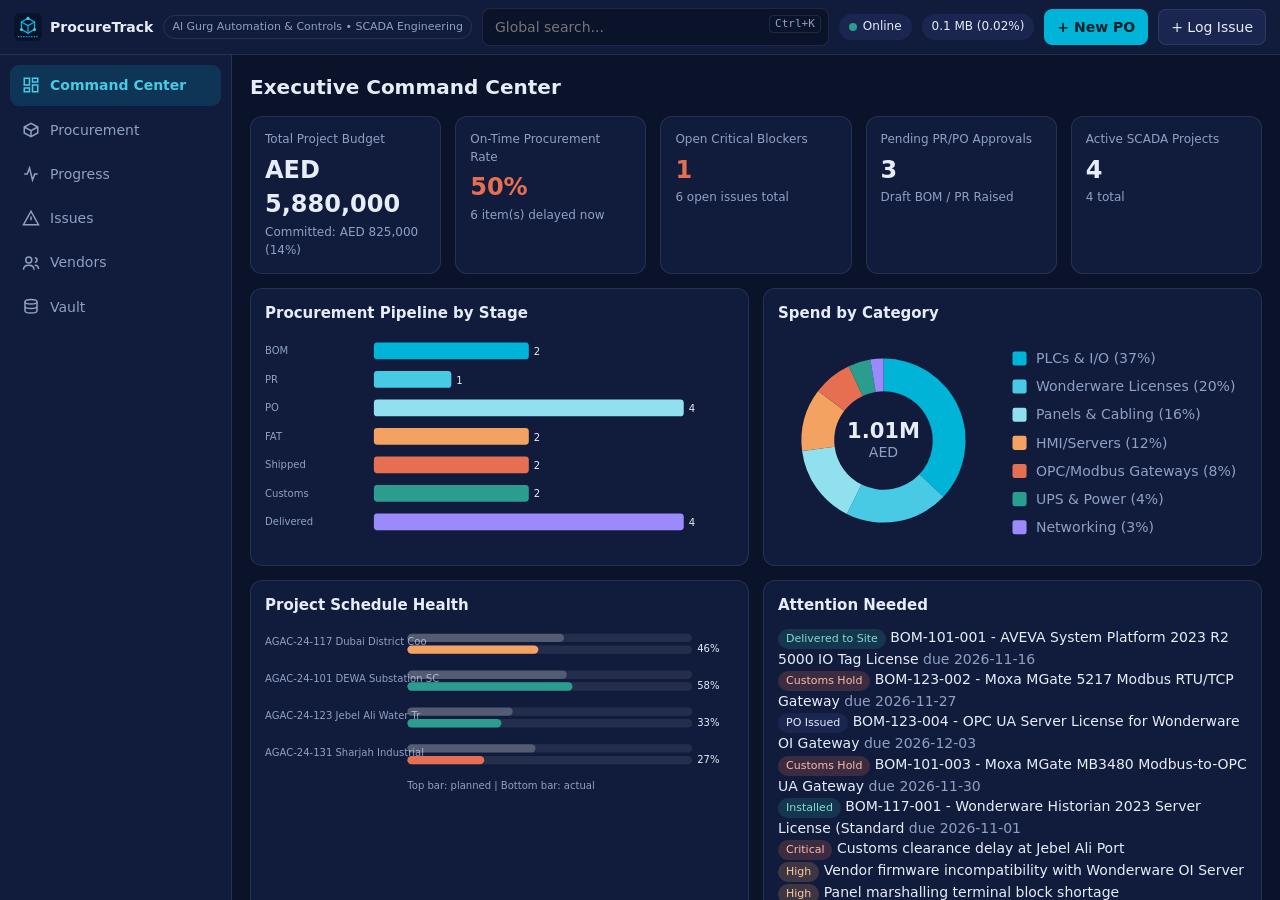
==== index.html @ 929bd9f8 "Add files via upload" ====
<!doctype html>
<html lang="en">
<head>
<meta charset="utf-8">
<meta name="viewport" content="width=device-width,initial-scale=1,viewport-fit=cover">
<title>ProcureTrack Dashboard</title>
<meta name="description" content="Offline-first procurement, project progress and issue tracking hub for SCADA engineering.">
<meta name="theme-color" content="#00B4D8">
<meta name="color-scheme" content="dark">
<meta name="mobile-web-app-capable" content="yes">
<meta name="apple-mobile-web-app-capable" content="yes">
<meta name="apple-mobile-web-app-status-bar-style" content="black-translucent">
<meta name="apple-mobile-web-app-title" content="ProcureTrack">
<link rel="manifest" href="manifest.webmanifest">
<link rel="icon" href="favicon.ico" sizes="any">
<link rel="icon" type="image/svg+xml" href="favicon.svg">
<link rel="icon" type="image/png" sizes="32x32" href="icons/favicon-32x32.png">
<link rel="icon" type="image/png" sizes="16x16" href="icons/favicon-16x16.png">
<link rel="apple-touch-icon" href="apple-touch-icon.png">
<link rel="stylesheet" href="css/styles.css">
</head>
<body>
<header class="topbar" role="banner">
  <div class="brand"><img src="assets/logo.svg" alt="" width="28" height="28"><span>ProcureTrack</span></div>
  <span class="badge company">Al Gurg Automation &amp; Controls &bull; SCADA Engineering</span>
  <div class="search"><input id="gsearch" type="search" placeholder="Global search..." aria-label="Global search" autocomplete="off"><kbd>Ctrl+K</kbd><div id="gresults" class="results hidden"></div></div>
  <span class="pill" id="net-pill" title="Connectivity"><span class="dot"></span><span id="net-label">Online</span></span>
  <span class="pill" id="quota-pill" title="Storage used">...</span>
  <button class="btn hidden" id="install-btn">Install App</button>
  <button class="btn primary" id="q-po">+ New PO</button>
  <button class="btn" id="q-issue">+ Log Issue</button>
</header>
<div class="layout">
  <nav class="sidebar" aria-label="Main navigation">
    <button class="nav active" data-view="dashboard"><svg viewBox="0 0 24 24" fill="none" stroke="currentColor" stroke-width="2"><rect x="3" y="3" width="7" height="9"/><rect x="14" y="3" width="7" height="5"/><rect x="14" y="12" width="7" height="9"/><rect x="3" y="16" width="7" height="5"/></svg><span>Command Center</span></button>
    <button class="nav" data-view="procurement"><svg viewBox="0 0 24 24" fill="none" stroke="currentColor" stroke-width="2"><path d="M21 8l-9-5-9 5v8l9 5 9-5z"/><path d="M3 8l9 5 9-5M12 13v8"/></svg><span>Procurement</span></button>
    <button class="nav" data-view="progress"><svg viewBox="0 0 24 24" fill="none" stroke="currentColor" stroke-width="2"><path d="M3 12h4l3-8 4 16 3-8h4"/></svg><span>Progress</span></button>
    <button class="nav" data-view="issues"><svg viewBox="0 0 24 24" fill="none" stroke="currentColor" stroke-width="2"><path d="M12 3l10 18H2z"/><path d="M12 10v5M12 18v.01"/></svg><span>Issues</span></button>
    <button class="nav" data-view="vendors"><svg viewBox="0 0 24 24" fill="none" stroke="currentColor" stroke-width="2"><circle cx="9" cy="8" r="4"/><path d="M2 21c0-4 3-6 7-6s7 2 7 6M17 11a3 3 0 100-6M22 20c0-3-2-5-5-5"/></svg><span>Vendors</span></button>
    <button class="nav" data-view="vault"><svg viewBox="0 0 24 24" fill="none" stroke="currentColor" stroke-width="2"><ellipse cx="12" cy="5" rx="8" ry="3"/><path d="M4 5v6c0 1.7 3.6 3 8 3s8-1.3 8-3V5M4 11v6c0 1.7 3.6 3 8 3s8-1.3 8-3v-6"/></svg><span>Vault</span></button>
  </nav>
  <main id="view" tabindex="-1" aria-live="polite"><p class="muted">Loading local database...</p></main>
</div>
<div class="modal-bg" id="modal" role="dialog" aria-modal="true" aria-labelledby="modal-title">
  <form class="modal" id="modal-form"><h2 id="modal-title"></h2><div class="form" id="modal-body"></div>
    <div class="modal-actions"><button type="button" class="btn danger hidden" id="modal-del">Delete</button><span style="flex:1"></span><button type="button" class="btn" id="modal-cancel">Cancel</button><button type="submit" class="btn primary">Save</button></div></form>
</div>
<div class="banner" id="update-banner" role="alert"><span>A new version is available.</span><button class="btn sm" id="update-now">Update now</button></div>
<noscript><p style="padding:20px">ProcureTrack requires JavaScript.</p></noscript>
<script src="js/db.js"></script>
<script src="js/seed.js"></script>
<script src="js/charts.js"></script>
<script src="js/app.js"></script>
</body>
</html>
---- css/styles.css ----
:root{--navy:#0B132B;--navy2:#111C3D;--navy3:#1A2650;--cyan:#00B4D8;--cyan2:#48CAE4;--text:#E6ECF8;--muted:#8FA0C4;--ok:#2A9D8F;--warn:#F4A261;--bad:#E76F51;--line:rgba(255,255,255,.09);--r:12px;--sb:232px}
*{box-sizing:border-box}
html,body{margin:0;height:100%;background:var(--navy);color:var(--text);font:14px/1.45 system-ui,-apple-system,"Segoe UI",Roboto,sans-serif}
body{display:flex;flex-direction:column;min-height:100vh}
button,input,select,textarea{font:inherit;color:inherit}
a{color:var(--cyan2)}
.topbar{display:flex;align-items:center;gap:10px;padding:8px 14px;padding-top:max(8px,env(safe-area-inset-top));background:var(--navy2);border-bottom:1px solid var(--line);position:sticky;top:0;z-index:30;flex-wrap:wrap;app-region:drag}
.topbar>*{app-region:no-drag}
.brand{display:flex;align-items:center;gap:8px;font-weight:700}
.brand img{width:28px;height:28px}
.badge{font-size:11px;color:var(--muted);padding:3px 8px;border:1px solid var(--line);border-radius:99px;white-space:nowrap}
.search{flex:1;min-width:160px;max-width:420px;position:relative}
.search input{width:100%;padding:8px 54px 8px 12px;background:var(--navy);border:1px solid var(--line);border-radius:8px}
.search kbd{position:absolute;right:8px;top:7px;font-size:11px;color:var(--muted);border:1px solid var(--line);border-radius:4px;padding:0 5px}
.pill{display:inline-flex;align-items:center;gap:6px;font-size:12px;padding:4px 10px;border-radius:99px;background:var(--navy3)}
.dot{width:8px;height:8px;border-radius:50%;background:var(--ok)}
.offline .dot{background:var(--bad)}
.btn{background:var(--navy3);border:1px solid var(--line);padding:7px 12px;border-radius:8px;cursor:pointer;min-height:34px}
.btn:hover{border-color:var(--cyan)}
.btn.primary{background:var(--cyan);color:#04202a;border-color:var(--cyan);font-weight:600}
.btn.danger{background:rgba(231,111,81,.15);border-color:var(--bad);color:#ffb9a6}
.btn.sm{padding:3px 8px;min-height:26px;font-size:12px}
.layout{display:flex;flex:1;min-height:0}
.sidebar{width:var(--sb);background:var(--navy2);border-right:1px solid var(--line);padding:10px;display:flex;flex-direction:column;gap:4px;flex-shrink:0}
.nav{display:flex;align-items:center;gap:10px;padding:10px 12px;border-radius:9px;color:var(--muted);cursor:pointer;background:none;border:0;text-align:left;width:100%}
.nav:hover{background:var(--navy3);color:var(--text)}
.nav.active{background:rgba(0,180,216,.16);color:var(--cyan2);font-weight:600}
.nav svg{width:18px;height:18px;flex-shrink:0}
main{flex:1;padding:18px;overflow:auto;min-width:0}
h1{font-size:20px;margin:0 0 14px}h2{font-size:15px;margin:0 0 10px}
.grid{display:grid;gap:14px}
.kpis{grid-template-columns:repeat(auto-fit,minmax(180px,1fr))}
.cols2{grid-template-columns:repeat(auto-fit,minmax(340px,1fr))}
.card{background:var(--navy2);border:1px solid var(--line);border-radius:var(--r);padding:14px}
.kpi .v{font-size:24px;font-weight:700;margin-top:4px}
.kpi .l{font-size:12px;color:var(--muted)}
.kpi .s{font-size:12px;color:var(--muted);margin-top:2px}
.kpi.bad .v{color:var(--bad)}.kpi.ok .v{color:var(--ok)}
.toolbar{display:flex;flex-wrap:wrap;gap:8px;align-items:center;margin-bottom:12px}
.toolbar input,.toolbar select,.field input,.field select,.field textarea{background:var(--navy);border:1px solid var(--line);border-radius:8px;padding:7px 10px}
.tablewrap{overflow:auto;border:1px solid var(--line);border-radius:var(--r);background:var(--navy2)}
table{border-collapse:collapse;width:100%;min-width:760px}
th,td{padding:8px 10px;text-align:left;border-bottom:1px solid var(--line);white-space:nowrap;max-width:320px;overflow:hidden;text-overflow:ellipsis}
th{position:sticky;top:0;background:var(--navy3);font-size:12px;color:var(--muted);text-transform:uppercase;letter-spacing:.04em;cursor:pointer}
tr:hover td{background:rgba(255,255,255,.03)}
tr.delayed td:first-child{box-shadow:inset 3px 0 var(--bad)}
.tag{display:inline-block;font-size:11px;padding:2px 8px;border-radius:99px;background:var(--navy3)}
.tag.ok{background:rgba(42,157,143,.2);color:#7be0d3}.tag.warn{background:rgba(244,162,97,.2);color:#ffc999}.tag.bad{background:rgba(231,111,81,.2);color:#ffb9a6}.tag.info{background:rgba(0,180,216,.18);color:var(--cyan2)}
.pager{display:flex;gap:8px;align-items:center;justify-content:flex-end;padding:10px;color:var(--muted)}
.modal-bg{position:fixed;inset:0;background:rgba(0,0,0,.6);display:none;align-items:flex-start;justify-content:center;z-index:50;overflow:auto;padding:20px}
.modal-bg.open{display:flex}
.modal{background:var(--navy2);border:1px solid var(--line);border-radius:var(--r);width:min(760px,100%);padding:18px}
.form{display:grid;grid-template-columns:repeat(auto-fit,minmax(200px,1fr));gap:10px}
.field{display:flex;flex-direction:column;gap:4px;font-size:12px;color:var(--muted)}
.field.wide{grid-column:1/-1}
.modal-actions{display:flex;gap:8px;justify-content:flex-end;margin-top:14px}
.progress{height:8px;background:rgba(255,255,255,.1);border-radius:99px;overflow:hidden}
.progress>i{display:block;height:100%;background:var(--cyan)}
.ch-lab{fill:var(--muted);font-size:12px}.ch-val{fill:var(--text);font-size:12px}.ch-big{fill:var(--text);font-size:18px;font-weight:700}
.chart-tip{position:fixed;display:none;background:#000c;color:#fff;padding:4px 8px;border-radius:6px;font-size:12px;pointer-events:none;z-index:99}
.banner{position:fixed;bottom:76px;left:50%;transform:translateX(-50%);background:var(--cyan);color:#04202a;padding:10px 14px;border-radius:10px;display:none;gap:10px;align-items:center;z-index:70;box-shadow:0 6px 24px #0008}
.banner.show{display:flex}
.toast{position:fixed;bottom:20px;right:20px;background:var(--navy3);border:1px solid var(--cyan);padding:10px 14px;border-radius:10px;z-index:80}
.proj-card{display:flex;flex-direction:column;gap:8px}
.phase{display:grid;grid-template-columns:1.6fr 90px 1fr 120px 60px;gap:8px;align-items:center;padding:6px 0;border-bottom:1px solid var(--line)}
.muted{color:var(--muted)}
.hidden{display:none!important}
.results{position:absolute;left:0;right:0;top:100%;background:var(--navy2);border:1px solid var(--line);border-radius:8px;max-height:320px;overflow:auto;z-index:60}
.results div{padding:8px 10px;cursor:pointer}.results div:hover{background:var(--navy3)}
@media (max-width:820px){
 body{padding-bottom:62px}
 .sidebar{position:fixed;bottom:0;left:0;right:0;width:auto;flex-direction:row;justify-content:space-around;padding:4px 4px max(4px,env(safe-area-inset-bottom));z-index:40;border-right:0;border-top:1px solid var(--line)}
 .nav{flex-direction:column;gap:2px;padding:6px 2px;font-size:10px;justify-content:center;align-items:center;text-align:center;flex:1}
 .nav span{max-width:56px;overflow:hidden;text-overflow:ellipsis;white-space:nowrap}
 .badge.company{display:none}
 .phase{grid-template-columns:1fr 70px}
 .phase>*:nth-child(n+3){grid-column:span 2}
 .banner{bottom:90px}
 main{padding:12px}
}
@media (display-mode:window-controls-overlay){.topbar{padding-left:env(titlebar-area-x,14px);padding-right:14px;min-height:env(titlebar-area-height,40px)}}
@media print{.topbar,.sidebar,.btn{display:none}}
@media (prefers-reduced-motion:reduce){*{transition:none!important;animation:none!important}}
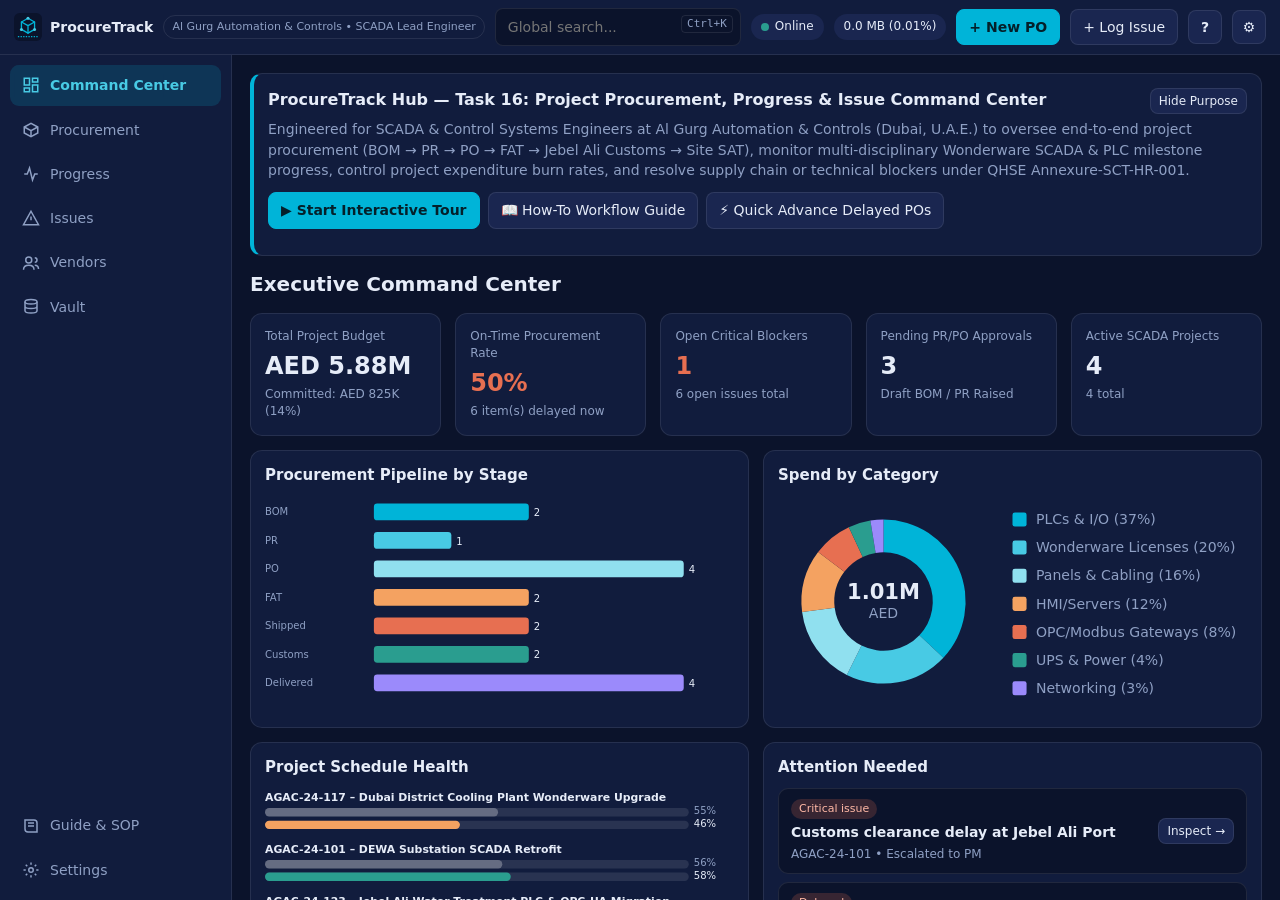
==== commit 7c29a55d: "Add files via upload" ====
--- a/index.html
+++ b/index.html
@@ -18,6 +18,7 @@
 <link rel="icon" type="image/png" sizes="16x16" href="icons/favicon-16x16.png">
 <link rel="apple-touch-icon" href="apple-touch-icon.png">
 <link rel="stylesheet" href="css/styles.css">
+<script>try{var t=localStorage.getItem("pt-theme");if(t)document.documentElement.setAttribute("data-theme",t)}catch(e){}</script>
 </head>
 <body>
 <header class="topbar" role="banner">
@@ -29,6 +30,8 @@
   <button class="btn hidden" id="install-btn">Install App</button>
   <button class="btn primary" id="q-po">+ New PO</button>
   <button class="btn" id="q-issue">+ Log Issue</button>
+  <button class="btn icon" id="help-btn" title="Help &amp; Guide (G)" aria-label="Help and guide">?</button>
+  <button class="btn icon" id="settings-btn" title="Quick settings" aria-label="Open settings drawer">&#9881;</button>
 </header>
 <div class="layout">
   <nav class="sidebar" aria-label="Main navigation">
@@ -38,18 +41,24 @@
     <button class="nav" data-view="issues"><svg viewBox="0 0 24 24" fill="none" stroke="currentColor" stroke-width="2"><path d="M12 3l10 18H2z"/><path d="M12 10v5M12 18v.01"/></svg><span>Issues</span></button>
     <button class="nav" data-view="vendors"><svg viewBox="0 0 24 24" fill="none" stroke="currentColor" stroke-width="2"><circle cx="9" cy="8" r="4"/><path d="M2 21c0-4 3-6 7-6s7 2 7 6M17 11a3 3 0 100-6M22 20c0-3-2-5-5-5"/></svg><span>Vendors</span></button>
     <button class="nav" data-view="vault"><svg viewBox="0 0 24 24" fill="none" stroke="currentColor" stroke-width="2"><ellipse cx="12" cy="5" rx="8" ry="3"/><path d="M4 5v6c0 1.7 3.6 3 8 3s8-1.3 8-3V5M4 11v6c0 1.7 3.6 3 8 3s8-1.3 8-3v-6"/></svg><span>Vault</span></button>
+    <span class="nav-gap"></span>
+    <button class="nav" data-view="guide"><svg viewBox="0 0 24 24" fill="none" stroke="currentColor" stroke-width="2"><path d="M4 4h12a4 4 0 014 4v12H8a4 4 0 01-4-4z"/><path d="M8 8h8M8 12h8"/></svg><span>Guide &amp; SOP</span></button>
+    <button class="nav" data-view="settings"><svg viewBox="0 0 24 24" fill="none" stroke="currentColor" stroke-width="2"><circle cx="12" cy="12" r="3"/><path d="M12 2v3M12 19v3M2 12h3M19 12h3M5 5l2 2M17 17l2 2M19 5l-2 2M7 17l-2 2"/></svg><span>Settings</span></button>
   </nav>
   <main id="view" tabindex="-1" aria-live="polite"><p class="muted">Loading local database...</p></main>
 </div>
 <div class="modal-bg" id="modal" role="dialog" aria-modal="true" aria-labelledby="modal-title">
   <form class="modal" id="modal-form"><h2 id="modal-title"></h2><div class="form" id="modal-body"></div>
-    <div class="modal-actions"><button type="button" class="btn danger hidden" id="modal-del">Delete</button><span style="flex:1"></span><button type="button" class="btn" id="modal-cancel">Cancel</button><button type="submit" class="btn primary">Save</button></div></form>
+    <div class="modal-actions"><button type="button" class="btn danger hidden" id="modal-del">Delete</button><span style="flex:1"></span><button type="button" class="btn" id="modal-cancel">Cancel</button><button type="submit" class="btn primary" id="modal-save">Save</button></div></form>
 </div>
+<div class="drawer-bg" id="drawer-bg"></div>
+<aside class="drawer" id="drawer" aria-label="Quick settings" aria-hidden="true"><div class="drawer-head"><h2>Settings</h2><button class="btn sm" id="drawer-close" aria-label="Close settings">&#10005;</button></div><div id="drawer-body"></div></aside>
 <div class="banner" id="update-banner" role="alert"><span>A new version is available.</span><button class="btn sm" id="update-now">Update now</button></div>
 <noscript><p style="padding:20px">ProcureTrack requires JavaScript.</p></noscript>
 <script src="js/db.js"></script>
 <script src="js/seed.js"></script>
 <script src="js/charts.js"></script>
+<script src="js/tour.js"></script>
 <script src="js/app.js"></script>
 </body>
 </html>
--- a/css/styles.css
+++ b/css/styles.css
@@ -1,4 +1,4 @@
-:root{--navy:#0B132B;--navy2:#111C3D;--navy3:#1A2650;--cyan:#00B4D8;--cyan2:#48CAE4;--text:#E6ECF8;--muted:#8FA0C4;--ok:#2A9D8F;--warn:#F4A261;--bad:#E76F51;--line:rgba(255,255,255,.09);--r:12px;--sb:232px}
+:root,:root[data-theme="dark"]{--track:rgba(255,255,255,.1);--plan:rgba(255,255,255,.28);--hover:rgba(255,255,255,.04);--on-accent:#04202a;--ok-fg:#7be0d3;--warn-fg:#ffc999;--bad-fg:#ffb9a6;--navy:#0B132B;--navy2:#111C3D;--navy3:#1A2650;--cyan:#00B4D8;--cyan2:#48CAE4;--text:#E6ECF8;--muted:#8FA0C4;--ok:#2A9D8F;--warn:#F4A261;--bad:#E76F51;--line:rgba(255,255,255,.09);--r:12px;--sb:232px}
 *{box-sizing:border-box}
 html,body{margin:0;height:100%;background:var(--navy);color:var(--text);font:14px/1.45 system-ui,-apple-system,"Segoe UI",Roboto,sans-serif}
 body{display:flex;flex-direction:column;min-height:100vh}
@@ -17,8 +17,8 @@
 .offline .dot{background:var(--bad)}
 .btn{background:var(--navy3);border:1px solid var(--line);padding:7px 12px;border-radius:8px;cursor:pointer;min-height:34px}
 .btn:hover{border-color:var(--cyan)}
-.btn.primary{background:var(--cyan);color:#04202a;border-color:var(--cyan);font-weight:600}
-.btn.danger{background:rgba(231,111,81,.15);border-color:var(--bad);color:#ffb9a6}
+.btn.primary{background:var(--cyan);color:var(--on-accent);border-color:var(--cyan);font-weight:600}
+.btn.danger{background:rgba(231,111,81,.15);border-color:var(--bad);color:var(--bad-fg)}
 .btn.sm{padding:3px 8px;min-height:26px;font-size:12px}
 .layout{display:flex;flex:1;min-height:0}
 .sidebar{width:var(--sb);background:var(--navy2);border-right:1px solid var(--line);padding:10px;display:flex;flex-direction:column;gap:4px;flex-shrink:0}
@@ -42,10 +42,10 @@
 table{border-collapse:collapse;width:100%;min-width:760px}
 th,td{padding:8px 10px;text-align:left;border-bottom:1px solid var(--line);white-space:nowrap;max-width:320px;overflow:hidden;text-overflow:ellipsis}
 th{position:sticky;top:0;background:var(--navy3);font-size:12px;color:var(--muted);text-transform:uppercase;letter-spacing:.04em;cursor:pointer}
-tr:hover td{background:rgba(255,255,255,.03)}
+tr:hover td{background:var(--hover)}
 tr.delayed td:first-child{box-shadow:inset 3px 0 var(--bad)}
 .tag{display:inline-block;font-size:11px;padding:2px 8px;border-radius:99px;background:var(--navy3)}
-.tag.ok{background:rgba(42,157,143,.2);color:#7be0d3}.tag.warn{background:rgba(244,162,97,.2);color:#ffc999}.tag.bad{background:rgba(231,111,81,.2);color:#ffb9a6}.tag.info{background:rgba(0,180,216,.18);color:var(--cyan2)}
+.tag.ok{background:rgba(42,157,143,.2);color:var(--ok-fg)}.tag.warn{background:rgba(244,162,97,.2);color:var(--warn-fg)}.tag.bad{background:rgba(231,111,81,.2);color:var(--bad-fg)}.tag.info{background:rgba(0,180,216,.18);color:var(--cyan2)}
 .pager{display:flex;gap:8px;align-items:center;justify-content:flex-end;padding:10px;color:var(--muted)}
 .modal-bg{position:fixed;inset:0;background:rgba(0,0,0,.6);display:none;align-items:flex-start;justify-content:center;z-index:50;overflow:auto;padding:20px}
 .modal-bg.open{display:flex}
@@ -54,11 +54,11 @@
 .field{display:flex;flex-direction:column;gap:4px;font-size:12px;color:var(--muted)}
 .field.wide{grid-column:1/-1}
 .modal-actions{display:flex;gap:8px;justify-content:flex-end;margin-top:14px}
-.progress{height:8px;background:rgba(255,255,255,.1);border-radius:99px;overflow:hidden}
+.progress{height:8px;background:var(--track);border-radius:99px;overflow:hidden}
 .progress>i{display:block;height:100%;background:var(--cyan)}
 .ch-lab{fill:var(--muted);font-size:12px}.ch-val{fill:var(--text);font-size:12px}.ch-big{fill:var(--text);font-size:18px;font-weight:700}
 .chart-tip{position:fixed;display:none;background:#000c;color:#fff;padding:4px 8px;border-radius:6px;font-size:12px;pointer-events:none;z-index:99}
-.banner{position:fixed;bottom:76px;left:50%;transform:translateX(-50%);background:var(--cyan);color:#04202a;padding:10px 14px;border-radius:10px;display:none;gap:10px;align-items:center;z-index:70;box-shadow:0 6px 24px #0008}
+.banner{position:fixed;bottom:76px;left:50%;transform:translateX(-50%);background:var(--cyan);color:var(--on-accent);padding:10px 14px;border-radius:10px;display:none;gap:10px;align-items:center;z-index:70;box-shadow:0 6px 24px #0008}
 .banner.show{display:flex}
 .toast{position:fixed;bottom:20px;right:20px;background:var(--navy3);border:1px solid var(--cyan);padding:10px 14px;border-radius:10px;z-index:80}
 .proj-card{display:flex;flex-direction:column;gap:8px}
@@ -81,3 +81,82 @@
 @media (display-mode:window-controls-overlay){.topbar{padding-left:env(titlebar-area-x,14px);padding-right:14px;min-height:env(titlebar-area-height,40px)}}
 @media print{.topbar,.sidebar,.btn{display:none}}
 @media (prefers-reduced-motion:reduce){*{transition:none!important;animation:none!important}}
+
+/* ===== v2: themes ===== */
+:root[data-theme="slate"]{--track:rgba(255,255,255,.2);--plan:rgba(255,255,255,.5);--hover:rgba(255,255,255,.08);--on-accent:#00131a;--ok-fg:#8ff0e2;--warn-fg:#ffd2a3;--bad-fg:#ffc2b0;--navy:#0E1114;--navy2:#171B20;--navy3:#242B33;--cyan:#33D1FF;--cyan2:#8CE6FF;--text:#FFFFFF;--muted:#C2CAD4;--line:rgba(255,255,255,.32);--ok:#3FD1BE;--warn:#FFB066;--bad:#FF8A6B}
+:root[data-theme="light"]{--track:rgba(15,27,51,.12);--plan:rgba(15,27,51,.32);--hover:rgba(15,27,51,.05);--on-accent:#FFFFFF;--ok-fg:#116458;--warn-fg:#8A4509;--bad-fg:#A22B1B;--navy:#EEF2F8;--navy2:#FFFFFF;--navy3:#E2E8F2;--cyan:#0077A6;--cyan2:#005A80;--text:#0F1B33;--muted:#4D5D7A;--line:rgba(15,27,51,.16);--ok:#1B7F73;--warn:#B35C14;--bad:#C0392B}
+:root[data-theme="light"] .chart-tip{background:#0F1B33ee}
+:root[data-theme="light"] .nav.active{background:rgba(0,119,166,.12)}
+:root[data-theme="light"] .banner,:root[data-theme="light"] .toast{box-shadow:0 6px 24px #0003}
+.ch-track{fill:var(--track)}.ch-plan{fill:var(--plan)}.ch-name{fill:var(--text);font-size:13px;font-weight:600}
+/* ===== v2: layout ===== */
+.page-head{display:flex;align-items:center;justify-content:space-between;gap:12px;flex-wrap:wrap;margin-bottom:14px}
+.page-head h1{margin:0}
+.btn.icon{width:34px;padding:0;font-weight:700}
+.nav-gap{flex:1}
+.compact th,.compact td{padding:3px 8px;font-size:12.5px}
+.compact .btn.sm{min-height:22px;padding:1px 6px}
+.form>.wide{grid-column:1/-1}
+.acts{display:flex;gap:6px}
+/* purpose banner */
+.purpose{margin-bottom:14px;border-left:4px solid var(--cyan)}
+.purpose-head{display:flex;justify-content:space-between;gap:12px;align-items:flex-start}
+.purpose-head h2{font-size:16px;margin:0 0 8px}
+.purpose p{margin:0 0 12px;color:var(--muted);max-width:980px}
+/* attention cards */
+.attn{display:flex;gap:10px;align-items:center;justify-content:space-between;padding:10px 12px;border:1px solid var(--line);border-radius:10px;background:var(--navy);margin-bottom:8px}
+.attn-main{min-width:0;display:flex;flex-direction:column;gap:3px;align-items:flex-start}
+.attn-title{font-weight:600;white-space:normal}
+.attn-sub{font-size:12px}
+.qa-list{max-height:60vh;overflow:auto}
+/* progress cards */
+.proj-grid{grid-template-columns:repeat(auto-fit,minmax(min(520px,100%),1fr))}
+.phase2{padding:10px 0;border-bottom:1px solid var(--line)}
+.phase2:last-child{border-bottom:0}
+.ph-top{display:flex;gap:10px;align-items:center;flex-wrap:wrap;margin-bottom:6px}
+.ph-name{font-weight:600;flex:1;min-width:200px}
+.ph-hrs{font-variant-numeric:tabular-nums}
+.ph-ctl{display:flex;gap:10px;align-items:center;margin-top:6px}
+.ph-ctl input[type=range]{flex:1;accent-color:var(--cyan);min-width:120px}
+.ph-pct{min-width:44px;text-align:right}
+.progress.big{height:12px}
+.progress.big>i{transition:width .25s}
+/* stacked storage meter */
+.stackbar{display:flex;height:14px;border-radius:999px;overflow:hidden;background:var(--track);gap:2px}
+.stackbar span{display:block;min-width:3px}
+.legend{display:flex;flex-wrap:wrap;gap:6px 14px;margin:10px 0;font-size:12px;color:var(--muted)}
+.legend i{display:inline-block;width:10px;height:10px;border-radius:3px;margin-right:5px}
+/* guide */
+.flow{display:flex;gap:8px;align-items:stretch;flex-wrap:wrap;margin-bottom:14px}
+.flow-step{flex:1;min-width:150px;background:var(--navy);border:1px solid var(--line);border-radius:10px;padding:10px 12px;cursor:pointer;text-align:left;display:flex;flex-direction:column;gap:4px}
+.flow-step b{color:var(--cyan2);font-size:12px}
+.flow-step.active{border-color:var(--cyan);background:rgba(0,180,216,.12)}
+.flow-arrow{align-self:center;color:var(--muted)}
+.cols3{grid-template-columns:repeat(auto-fit,minmax(240px,1fr))}
+.stage-detail h3{font-size:13px;margin:0 0 6px;color:var(--cyan2)}
+.stage-detail ul{margin:0;padding-left:18px}
+.chk{display:flex;gap:8px;align-items:flex-start;margin-bottom:6px}
+details.sop{border:1px solid var(--line);border-radius:10px;padding:8px 12px;margin-bottom:8px;background:var(--navy)}
+details.sop summary{cursor:pointer;font-weight:600}
+details.sop ol{margin:8px 0 2px;padding-left:20px}
+.guide-stack>.card{margin-bottom:14px}
+kbd.k{border:1px solid var(--line);border-bottom-width:2px;border-radius:5px;padding:1px 7px;background:var(--navy);font-size:12px}
+/* settings */
+.settings-form{display:grid;gap:14px;max-width:980px}
+.field.row{flex-direction:row;align-items:center;gap:8px;color:var(--text);font-size:14px}
+.field.row input{width:auto}
+/* drawer */
+.drawer-bg{position:fixed;inset:0;background:rgba(0,0,0,.5);display:none;z-index:90}
+.drawer-bg.open{display:block}
+.drawer{position:fixed;top:0;right:0;bottom:0;width:min(460px,100%);background:var(--navy);border-left:1px solid var(--line);z-index:91;transform:translateX(105%);transition:transform .22s;overflow:auto;padding:14px}
+.drawer.open{transform:none}
+.drawer-head{display:flex;justify-content:space-between;align-items:center;margin-bottom:12px}
+.drawer-head h2{margin:0}
+/* tour */
+.tour-spot{position:fixed;z-index:200;border:2px solid var(--cyan);border-radius:10px;box-shadow:0 0 0 9999px rgba(0,0,0,.66);pointer-events:none;transition:all .2s}
+.tour-tip{position:fixed;z-index:201;width:min(340px,calc(100vw - 24px));background:var(--navy2);color:var(--text);border:1px solid var(--cyan);border-radius:12px;padding:14px;box-shadow:0 10px 40px #000a}
+.tour-tip h3{margin:2px 0 6px;font-size:15px}.tour-tip p{margin:0 0 12px;color:var(--muted)}
+.tour-tip .tour-n{font-size:11px;color:var(--cyan2)}
+.tour-btns{display:flex;gap:8px;justify-content:flex-end;align-items:center}
+.tour-btns .skip{margin-right:auto}
+@media (max-width:820px){.nav-gap{display:none}.nav{min-width:0}.topbar .btn.icon{display:inline-flex;align-items:center;justify-content:center}.flow-arrow{display:none}.proj-grid{grid-template-columns:1fr}}
